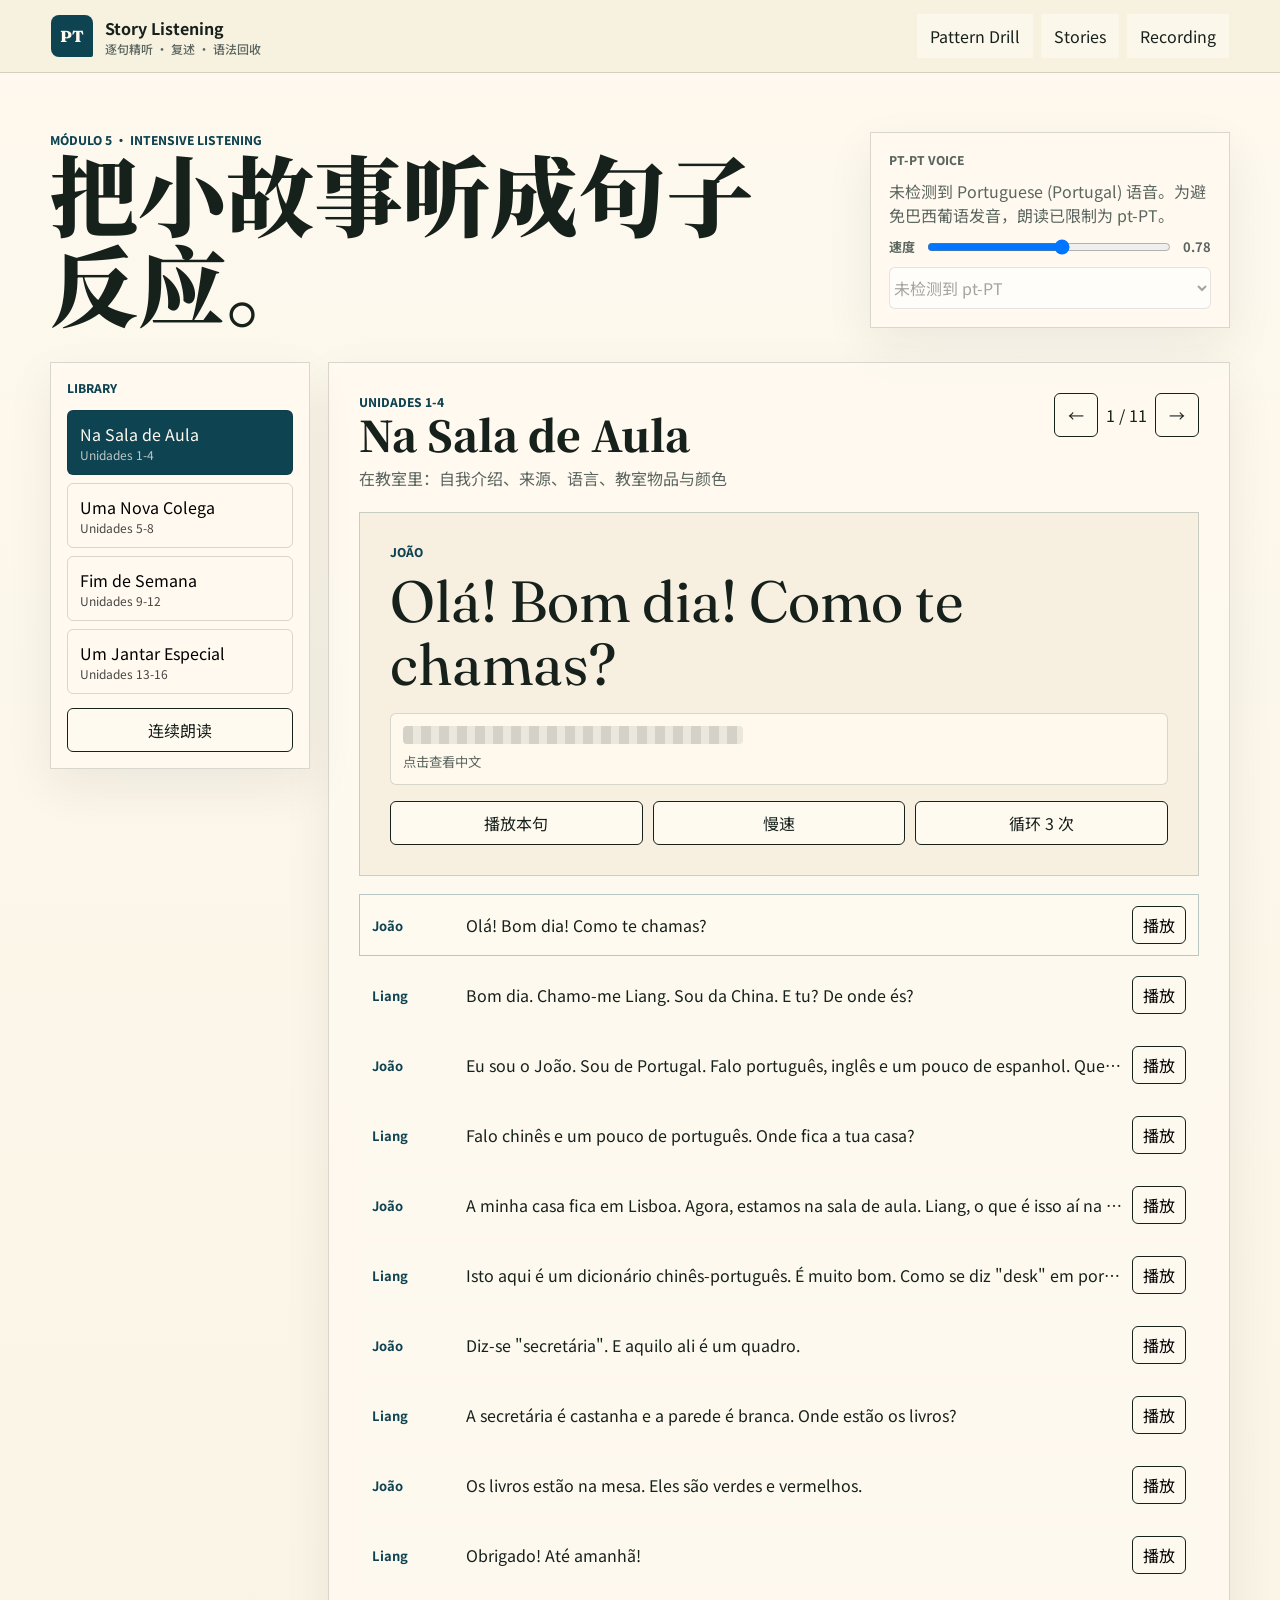
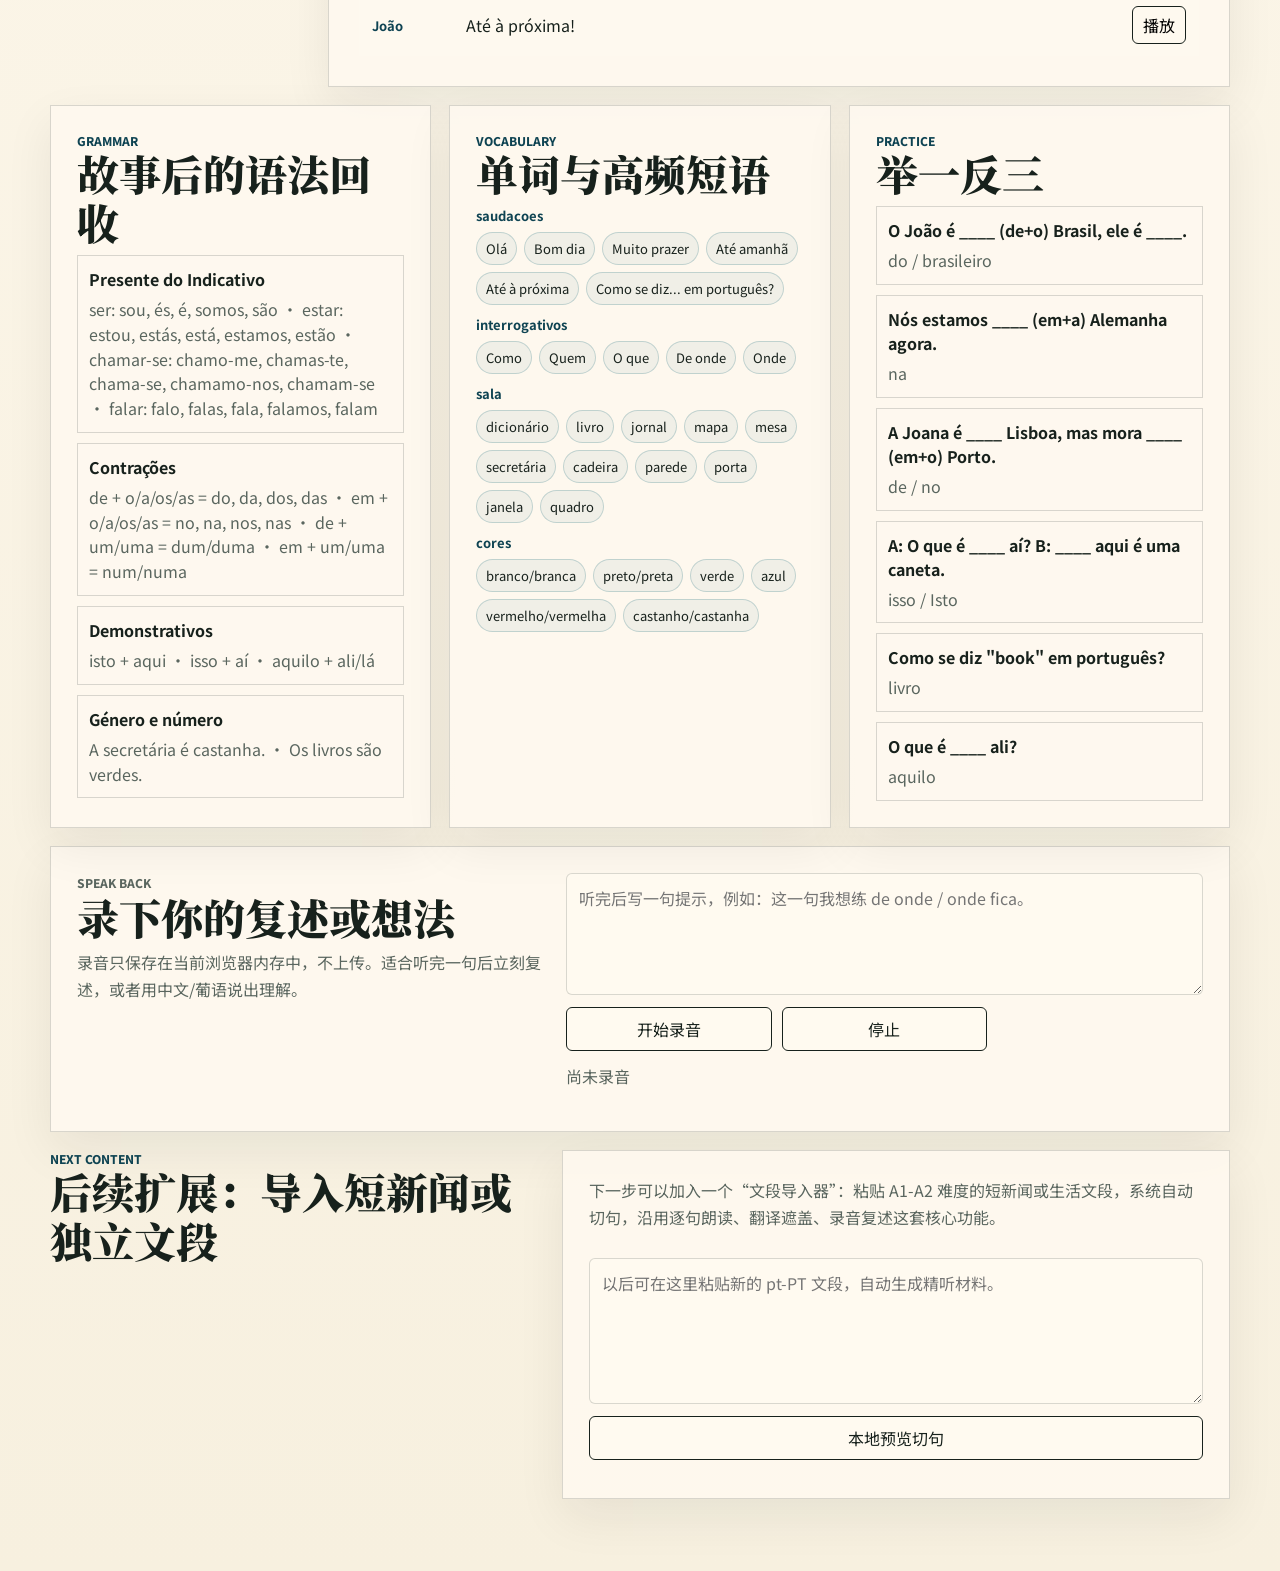
==== stories.html @ 606fae5e "feat: add story listening workspace" ====
<!doctype html>
<html lang="zh-CN">
  <head>
    <meta charset="utf-8">
    <meta name="viewport" content="width=device-width, initial-scale=1">
    <title>Story Listening · Português PT A2 Studio</title>
    <link rel="preconnect" href="https://fonts.googleapis.com">
    <link rel="preconnect" href="https://fonts.gstatic.com" crossorigin>
    <link rel="stylesheet" href="styles.css">
    <link rel="stylesheet" href="story-listening.css">
    <link rel="stylesheet" href="story-listening-mobile.css">
  </head>
  <body class="story-page">
    <header class="story-topbar">
      <a class="brand" href="index.html" aria-label="返回主页">
        <span class="brand-mark">PT</span>
        <span>
          <strong>Story Listening</strong>
          <small>逐句精听 · 复述 · 语法回收</small>
        </span>
      </a>
      <nav aria-label="故事精听导航">
        <a href="index.html#generator">Pattern Drill</a>
        <a href="#storyLibrary">Stories</a>
        <a href="#reflectionRecorder">Recording</a>
      </nav>
    </header>

    <main class="story-shell">
      <section class="story-hero">
        <div>
          <p class="eyebrow">Módulo 5 · Intensive Listening</p>
          <h1>把小故事听成句子反应。</h1>
        </div>
        <div class="story-voice-card">
          <p class="label">pt-PT voice</p>
          <p id="storyVoiceStatus">正在检测欧洲葡萄牙语语音...</p>
          <label>
            速度
            <input id="storyRate" type="range" min="0.55" max="1" step="0.05" value="0.78">
            <output id="storyRateValue">0.78</output>
          </label>
          <select id="storyVoiceSelect" aria-label="选择欧洲葡萄牙语语音"></select>
        </div>
      </section>

      <section id="storyLibrary" class="story-workspace">
        <aside class="story-rail" aria-label="故事列表">
          <p class="label">Library</p>
          <div id="storyTabs" class="story-tabs"></div>
          <button id="playFullStory" type="button" class="quiet-button">连续朗读</button>
        </aside>

        <section class="story-reader" aria-live="polite">
          <div class="story-reader-head">
            <div>
              <p id="storyScope" class="eyebrow">Unidades</p>
              <h2 id="storyTitle">Story</h2>
              <p id="storyTheme"></p>
            </div>
            <div class="story-stepper">
              <button id="prevLine" type="button" aria-label="上一句">←</button>
              <span id="lineCounter">1 / 1</span>
              <button id="nextLine" type="button" aria-label="下一句">→</button>
            </div>
          </div>

          <article id="activeLineCard" class="active-line-card">
            <p id="activeSpeaker" class="label">Speaker</p>
            <p id="activePt" class="active-pt"></p>
            <button id="activeTranslation" class="translation-reveal" type="button">
              <span class="mask-bar"></span>
              <span class="translation-text"></span>
              <small>点击查看中文</small>
            </button>
            <div class="listen-actions">
              <button id="playLine" type="button">播放本句</button>
              <button id="playLineSlow" type="button">慢速</button>
              <button id="repeatLine" type="button">循环 3 次</button>
            </div>
          </article>

          <div id="lineList" class="line-list"></div>
        </section>
      </section>

      <section class="study-grid">
        <article>
          <p class="label">Grammar</p>
          <h2>故事后的语法回收</h2>
          <div id="grammarSummary" class="summary-list"></div>
        </article>
        <article>
          <p class="label">Vocabulary</p>
          <h2>单词与高频短语</h2>
          <div id="vocabularySummary" class="vocab-cloud"></div>
        </article>
        <article>
          <p class="label">Practice</p>
          <h2>举一反三</h2>
          <div id="practiceSummary" class="practice-list"></div>
        </article>
      </section>

      <section id="reflectionRecorder" class="recorder-panel">
        <div>
          <p class="eyebrow">Speak Back</p>
          <h2>录下你的复述或想法</h2>
          <p>录音只保存在当前浏览器内存中，不上传。适合听完一句后立刻复述，或者用中文/葡语说出理解。</p>
        </div>
        <div class="recorder-box">
          <textarea id="reflectionNote" rows="4" placeholder="听完后写一句提示，例如：这一句我想练 de onde / onde fica。"></textarea>
          <div class="recorder-actions">
            <button id="startRecording" type="button">开始录音</button>
            <button id="stopRecording" type="button" disabled>停止</button>
          </div>
          <p id="recordingStatus">尚未录音</p>
          <audio id="recordingPlayback" controls hidden></audio>
        </div>
      </section>

      <section class="content-pipeline">
        <div>
          <p class="eyebrow">Next Content</p>
          <h2>后续扩展：导入短新闻或独立文段</h2>
        </div>
        <div class="pipeline-card">
          <p>下一步可以加入一个“文段导入器”：粘贴 A1-A2 难度的短新闻或生活文段，系统自动切句，沿用逐句朗读、翻译遮盖、录音复述这套核心功能。</p>
          <textarea id="customTextInput" rows="5" placeholder="以后可在这里粘贴新的 pt-PT 文段，自动生成精听材料。"></textarea>
          <button id="previewCustomText" type="button">本地预览切句</button>
          <div id="customPreview" class="custom-preview"></div>
        </div>
      </section>
    </main>

    <script src="story-listening.js"></script>
  </body>
</html>
---- styles.css ----
@import url("https://fonts.googleapis.com/css2?family=Fraunces:opsz,wght,SOFT,WONK@9..144,500..900,40,0..1&family=Noto+Sans+SC:wght@400;500;700;800;900&family=Noto+Serif+SC:wght@600;700;900&display=swap");

:root {
  --font-ui: "Noto Sans SC", "Source Han Sans SC", "Microsoft YaHei UI", sans-serif;
  --font-display: "Noto Serif SC", "Source Han Serif SC", "SimSun", serif;
  --font-portuguese: "Fraunces", "Noto Serif", Georgia, serif;
  --ink: #17211c;
  --muted: #5a665f;
  --paper: #f7f0df;
  --tile: #e8ddc3;
  --azulejo: #176b7a;
  --azulejo-dark: #0e4352;
  --coral: #d85d3f;
  --lime: #b4c949;
  --white: #fffaf0;
  --line: rgba(23, 33, 28, 0.16);
  --shadow: 0 22px 60px rgba(14, 67, 82, 0.16);
}

* {
  box-sizing: border-box;
}

html {
  scroll-behavior: smooth;
}

body {
  margin: 0;
  color: var(--ink);
  background:
    radial-gradient(circle at 12% 6%, rgba(216, 93, 63, 0.18), transparent 27rem),
    linear-gradient(135deg, rgba(23, 107, 122, 0.08) 25%, transparent 25%) 0 0 / 42px 42px,
    var(--paper);
  font-family: var(--font-ui);
  font-optical-sizing: auto;
  text-rendering: optimizeLegibility;
  -webkit-font-smoothing: antialiased;
}

button,
a,
select,
input {
  font: inherit;
}

button,
.secondary,
.language-toggle {
  min-height: 44px;
  border: 1px solid var(--ink);
  border-radius: 6px;
  cursor: pointer;
  transition: transform 160ms ease, box-shadow 160ms ease, background 160ms ease;
}

button:hover,
.secondary:hover,
.language-toggle:hover {
  transform: translateY(-2px);
  box-shadow: 0 10px 18px rgba(23, 33, 28, 0.12);
}

.topbar {
  position: sticky;
  top: 0;
  z-index: 10;
  display: flex;
  align-items: center;
  justify-content: space-between;
  gap: 24px;
  padding: 14px clamp(18px, 4vw, 54px);
  border-bottom: 1px solid var(--line);
  background: rgba(247, 240, 223, 0.88);
  backdrop-filter: blur(18px);
}

.brand {
  display: flex;
  align-items: center;
  gap: 12px;
  color: var(--ink);
  text-decoration: none;
}

.brand-mark {
  display: grid;
  width: 42px;
  height: 42px;
  place-items: center;
  color: var(--white);
  background: var(--azulejo-dark);
  border-radius: 8px 8px 2px 8px;
  font-weight: 800;
  font-family: var(--font-portuguese);
}

.brand small {
  display: block;
  color: var(--muted);
  font-size: 12px;
  font-weight: 500;
}

nav {
  display: flex;
  gap: 8px;
  flex-wrap: wrap;
  justify-content: flex-end;
}

nav a,
.secondary,
.language-toggle {
  color: var(--ink);
  text-decoration: none;
  padding: 10px 13px;
  background: rgba(255, 250, 240, 0.62);
}

.language-toggle {
  min-height: 40px;
  border-color: var(--line);
  font-size: 12px;
  font-weight: 900;
}

.hero {
  min-height: calc(100vh - 72px);
  display: grid;
  grid-template-columns: minmax(0, 1.02fr) minmax(320px, 0.98fr);
  align-items: center;
  gap: clamp(32px, 6vw, 84px);
  padding: clamp(32px, 6vw, 72px) clamp(18px, 5vw, 72px);
}

.hero-copy {
  max-width: 760px;
}

.eyebrow,
.label,
.pill {
  margin: 0;
  color: var(--azulejo-dark);
  font-size: 12px;
  font-weight: 800;
  letter-spacing: 0;
  text-transform: uppercase;
}

h1,
h2,
h3,
p {
  margin-top: 0;
}

h1 {
  margin-bottom: 20px;
  font-family: var(--font-display);
  font-size: clamp(42px, 6.4vw, 84px);
  line-height: 1.02;
  letter-spacing: 0;
  font-weight: 900;
}

h2 {
  margin-bottom: 14px;
  font-family: var(--font-display);
  font-size: clamp(26px, 3.8vw, 44px);
  line-height: 1.16;
  letter-spacing: 0;
  font-weight: 900;
}

h3 {
  margin-bottom: 10px;
  font-size: 20px;
  font-weight: 800;
}

.lead {
  max-width: 660px;
  color: var(--muted);
  font-size: clamp(18px, 2vw, 23px);
  line-height: 1.68;
}

.hero-actions,
.sentence-actions {
  display: flex;
  gap: 12px;
  flex-wrap: wrap;
}

.primary {
  color: var(--white);
  background: var(--coral);
  padding: 11px 16px;
  font-weight: 800;
}

.sound-map {
  position: relative;
  min-height: 520px;
  padding: 26px;
  border: 1px solid var(--line);
  background:
    linear-gradient(90deg, rgba(255, 250, 240, 0.88), rgba(255, 250, 240, 0.52)),
    repeating-linear-gradient(45deg, rgba(23, 107, 122, 0.12) 0 10px, transparent 10px 20px);
  box-shadow: var(--shadow);
  overflow: hidden;
}

.wave-line {
  position: absolute;
  inset: 68px 50% 68px auto;
  width: 4px;
  border-radius: 999px;
  background: linear-gradient(var(--azulejo), var(--coral), var(--lime));
}

.map-node {
  position: relative;
  width: min(78%, 360px);
  margin: 0 0 26px auto;
  padding: 18px 18px 18px 72px;
  border: 1px solid var(--ink);
  background: var(--white);
  box-shadow: 8px 8px 0 rgba(23, 33, 28, 0.12);
}

.map-node:nth-child(3),
.map-node:nth-child(5) {
  margin-right: 13%;
}

.map-node span {
  position: absolute;
  left: 18px;
  top: 16px;
  display: grid;
  width: 36px;
  height: 36px;
  place-items: center;
  color: var(--white);
  background: var(--azulejo-dark);
  border-radius: 999px;
  font-weight: 800;
}

.map-node small {
  display: block;
  color: var(--muted);
}

.map-node strong {
  display: block;
  font-family: var(--font-portuguese);
  font-size: 18px;
  letter-spacing: 0.01em;
  font-variation-settings: "SOFT" 40, "WONK" 1;
}

.control-strip,
.section-grid,
.generator,
.reference-note {
  margin: 0 clamp(18px, 5vw, 72px) clamp(34px, 5vw, 70px);
}

.control-strip {
  display: grid;
  grid-template-columns: 1.1fr 1fr 1fr;
  gap: 16px;
  align-items: end;
  padding: 18px;
  border: 1px solid var(--line);
  background: var(--white);
  box-shadow: var(--shadow);
}

.control-strip p {
  margin-bottom: 0;
}

.control-strip label {
  display: grid;
  gap: 8px;
  color: var(--muted);
  font-weight: 700;
}

select {
  min-height: 42px;
  border: 1px solid var(--line);
  border-radius: 6px;
  background: white;
}

.section-grid {
  display: grid;
  grid-template-columns: minmax(260px, 0.42fr) minmax(0, 1fr);
  gap: clamp(24px, 5vw, 70px);
  padding-top: 34px;
}

.section-heading {
  max-width: 560px;
}

.section-heading p:not(.eyebrow) {
  color: var(--muted);
  line-height: 1.7;
}

.alphabet-grid {
  display: grid;
  grid-template-columns: repeat(auto-fit, minmax(210px, 1fr));
  gap: 14px;
}

.letter-card,
.rule-card,
.lesson-lanes article,
.sentence-card,
.reference-note {
  border: 1px solid var(--line);
  background: rgba(255, 250, 240, 0.9);
  box-shadow: 0 12px 28px rgba(23, 33, 28, 0.08);
}

.letter-card {
  display: grid;
  min-height: 274px;
  padding: 16px;
  align-content: start;
  gap: 8px;
}

.letter-card strong {
  display: block;
  font-family: var(--font-portuguese);
  font-size: 42px;
  line-height: 1;
  font-variation-settings: "SOFT" 40, "WONK" 1;
}

.letter-card p {
  color: var(--muted);
  font-size: 13px;
  line-height: 1.35;
  margin-bottom: 0;
}

.letter-card .ipa-note {
  color: var(--azulejo-dark);
  font-size: 12px;
  font-weight: 700;
}

.letter-card button,
.rule-card button,
.lesson-lanes button,
.sentence-actions button {
  width: 100%;
  color: var(--ink);
  background: white;
}

.rule-board,
.lesson-lanes {
  display: grid;
  grid-template-columns: repeat(2, minmax(0, 1fr));
  gap: 16px;
}

.rule-card,
.lesson-lanes article,
.sentence-card,
.reference-note {
  padding: 20px;
}

.rule-card span {
  color: var(--coral);
  font-weight: 900;
}

.rule-card-primary {
  border-color: rgba(216, 93, 63, 0.42);
  background: linear-gradient(135deg, rgba(216, 93, 63, 0.08), rgba(255, 250, 240, 0.94));
}

.stress-pattern {
  display: inline-block;
  padding: 7px 10px;
  border: 1px solid rgba(23, 107, 122, 0.22);
  background: rgba(23, 107, 122, 0.07);
  color: var(--azulejo-dark) !important;
  font-family: var(--font-portuguese);
  font-size: 15px !important;
  font-weight: 800;
  letter-spacing: 0.02em;
}

.training-card span {
  display: inline-block;
  margin-bottom: 10px;
  color: var(--coral);
  font-size: 12px;
  font-weight: 900;
  text-transform: uppercase;
}

.rule-card p,
.lesson-lanes p,
.sentence-card p {
  color: var(--muted);
  line-height: 1.58;
}
---- story-listening.css ----
.story-page {
  background:
    linear-gradient(180deg, rgba(255, 250, 240, 0.9), rgba(247, 240, 223, 1)),
    var(--paper);
}

.story-topbar {
  position: sticky;
  top: 0;
  z-index: 20;
  display: flex;
  align-items: center;
  justify-content: space-between;
  gap: 20px;
  padding: 14px clamp(18px, 4vw, 54px);
  border-bottom: 1px solid var(--line);
  background: rgba(247, 240, 223, 0.92);
  backdrop-filter: blur(18px);
}

.story-shell {
  width: min(1180px, calc(100% - 32px));
  margin: 0 auto;
  padding: clamp(24px, 5vw, 58px) 0 72px;
}

.story-hero {
  display: grid;
  grid-template-columns: minmax(0, 1fr) minmax(260px, 360px);
  gap: 24px;
  align-items: end;
  margin-bottom: 34px;
}

.story-hero h1 {
  max-width: 760px;
  margin-bottom: 0;
  font-size: clamp(42px, 8vw, 88px);
}

.story-voice-card,
.story-rail,
.story-reader,
.study-grid article,
.recorder-panel,
.pipeline-card {
  border: 1px solid var(--line);
  background: rgba(255, 250, 240, 0.86);
  box-shadow: 0 18px 46px rgba(23, 33, 28, 0.07);
}

.story-voice-card {
  display: grid;
  gap: 10px;
  padding: 18px;
}

.story-voice-card p {
  margin-bottom: 0;
  color: var(--muted);
  line-height: 1.5;
}

.story-voice-card label {
  display: grid;
  grid-template-columns: auto 1fr auto;
  gap: 10px;
  align-items: center;
  color: var(--muted);
  font-size: 13px;
  font-weight: 700;
}

.story-workspace {
  display: grid;
  grid-template-columns: 260px minmax(0, 1fr);
  gap: 18px;
  align-items: start;
}

.story-rail {
  position: sticky;
  top: 90px;
  display: grid;
  gap: 14px;
  padding: 16px;
}

.story-tabs {
  display: grid;
  gap: 8px;
}

.story-tab {
  width: 100%;
  min-height: 54px;
  padding: 11px 12px;
  border-color: var(--line);
  background: transparent;
  text-align: left;
}

.story-tab.is-active {
  color: var(--white);
  background: var(--azulejo-dark);
}

.story-tab span {
  display: block;
  color: inherit;
  font-size: 12px;
  opacity: 0.72;
}

.quiet-button {
  background: var(--white);
  color: var(--ink);
}

.story-reader {
  padding: clamp(18px, 3vw, 30px);
}

.story-reader-head {
  display: flex;
  justify-content: space-between;
  gap: 20px;
  align-items: start;
  margin-bottom: 22px;
}

.story-reader-head h2,
.study-grid h2,
.recorder-panel h2,
.content-pipeline h2 {
  margin-bottom: 8px;
  font-size: clamp(26px, 4vw, 42px);
}

.story-reader-head p:not(.eyebrow) {
  margin-bottom: 0;
  color: var(--muted);
}

.story-stepper {
  display: grid;
  grid-template-columns: 44px auto 44px;
  gap: 8px;
  align-items: center;
  white-space: nowrap;
}

.story-stepper button {
  padding: 0;
  color: var(--ink);
  background: var(--white);
}

.active-line-card {
  padding: clamp(18px, 4vw, 30px);
  border: 1px solid rgba(14, 67, 82, 0.2);
  background: rgba(232, 221, 195, 0.35);
}

.active-pt {
  margin: 10px 0 18px;
  font-family: var(--font-portuguese);
  font-size: clamp(30px, 5vw, 58px);
  line-height: 1.08;
  color: var(--ink);
}

.translation-reveal {
  display: grid;
  width: 100%;
  gap: 7px;
  min-height: 72px;
  margin-bottom: 16px;
  padding: 12px;
  border-color: var(--line);
  background: rgba(255, 250, 240, 0.8);
  text-align: left;
  color: var(--muted);
}

.translation-reveal .translation-text {
  display: none;
  opacity: 0;
  filter: blur(7px);
  transition: opacity 240ms ease, filter 240ms ease;
}

.translation-reveal.is-visible .translation-text {
  display: block;
  opacity: 1;
  filter: blur(0);
}

.translation-reveal.is-visible .mask-bar,
.translation-reveal.is-visible small {
  display: none;
}

.mask-bar {
  display: block;
  width: min(340px, 78%);
  height: 18px;
  border-radius: 4px;
  background: repeating-linear-gradient(90deg, rgba(23, 33, 28, 0.18) 0 10px, rgba(23, 33, 28, 0.08) 10px 18px);
}

.listen-actions,
.recorder-actions {
  display: grid;
  grid-template-columns: repeat(3, minmax(0, 1fr));
  gap: 10px;
}

.listen-actions button,
.recorder-actions button,
.pipeline-card button {
  background: var(--white);
  color: var(--ink);
}

.line-list {
  display: grid;
  gap: 8px;
  margin-top: 18px;
}

.line-row {
  display: grid;
  grid-template-columns: 84px minmax(0, 1fr) auto;
  gap: 10px;
  align-items: center;
  padding: 11px 12px;
  border: 1px solid transparent;
  background: rgba(255, 250, 240, 0.6);
  cursor: pointer;
}

.line-row.is-active {
  border-color: rgba(14, 67, 82, 0.28);
  background: var(--white);
}

.line-row strong {
  color: var(--azulejo-dark);
  font-size: 13px;
}

.line-row p {
  margin-bottom: 0;
  overflow: hidden;
  color: var(--ink);
  text-overflow: ellipsis;
  white-space: nowrap;
}

.line-row button {
  min-height: 36px;
  padding: 6px 10px;
  background: transparent;
}

.study-grid {
  display: grid;
  grid-template-columns: repeat(3, minmax(0, 1fr));
  gap: 18px;
  margin-top: 18px;
}

.study-grid article,
.recorder-panel,
.pipeline-card {
  padding: clamp(18px, 3vw, 26px);
}

.summary-list,
.practice-list,
.vocab-cloud {
  display: grid;
  gap: 10px;
}

.summary-item,
.practice-item {
  padding: 11px;
  border: 1px solid var(--line);
  background: rgba(255, 250, 240, 0.68);
}

.summary-item strong,
.practice-item strong {
  display: block;
  margin-bottom: 6px;
}

.summary-item p,
.practice-item p {
  margin-bottom: 0;
  color: var(--muted);
  line-height: 1.55;
}

.vocab-group {
  display: flex;
  flex-wrap: wrap;
  gap: 7px;
}

.vocab-group b {
  width: 100%;
  color: var(--azulejo-dark);
  font-size: 13px;
}

.vocab-group span {
  padding: 6px 9px;
  border: 1px solid rgba(23, 107, 122, 0.22);
  border-radius: 999px;
  background: rgba(23, 107, 122, 0.06);
  font-size: 13px;
}

.recorder-panel,
.content-pipeline {
  display: grid;
  grid-template-columns: minmax(0, 0.85fr) minmax(0, 1.15fr);
  gap: 18px;
  margin-top: 18px;
  align-items: start;
}

.recorder-panel p,
.pipeline-card p {
  color: var(--muted);
  line-height: 1.65;
}

.recorder-box,
.pipeline-card {
  display: grid;
  gap: 12px;
}

textarea {
  width: 100%;
  resize: vertical;
  border: 1px solid var(--line);
  border-radius: 6px;
  padding: 12px;
  background: var(--white);
  color: var(--ink);
  font: inherit;
}

.custom-preview {
  display: grid;
  gap: 8px;
}

.custom-preview p {
  margin: 0;
  padding: 10px;
  border: 1px solid var(--line);
  background: rgba(255, 250, 240, 0.7);
}
---- story-listening-mobile.css ----
@media (max-width: 860px) {
  .story-topbar,
  .story-reader-head,
  .recorder-panel,
  .content-pipeline {
    display: grid;
  }

  .story-hero,
  .story-workspace,
  .study-grid {
    grid-template-columns: 1fr;
  }

  .story-rail {
    position: static;
  }

  .story-tabs {
    grid-auto-flow: column;
    grid-auto-columns: minmax(190px, 1fr);
    overflow-x: auto;
    padding-bottom: 4px;
  }

  .line-row {
    grid-template-columns: 1fr auto;
  }

  .line-row strong {
    grid-column: 1 / -1;
  }

  .listen-actions,
  .recorder-actions {
    grid-template-columns: 1fr;
  }
}

@media (max-width: 560px) {
  .story-shell {
    width: min(100% - 20px, 1180px);
    padding-top: 18px;
  }

  .story-topbar nav {
    width: 100%;
    justify-content: flex-start;
  }

  .active-line-card,
  .story-reader,
  .study-grid article,
  .recorder-panel,
  .pipeline-card {
    padding: 15px;
  }

  .active-pt {
    font-size: 32px;
  }
}
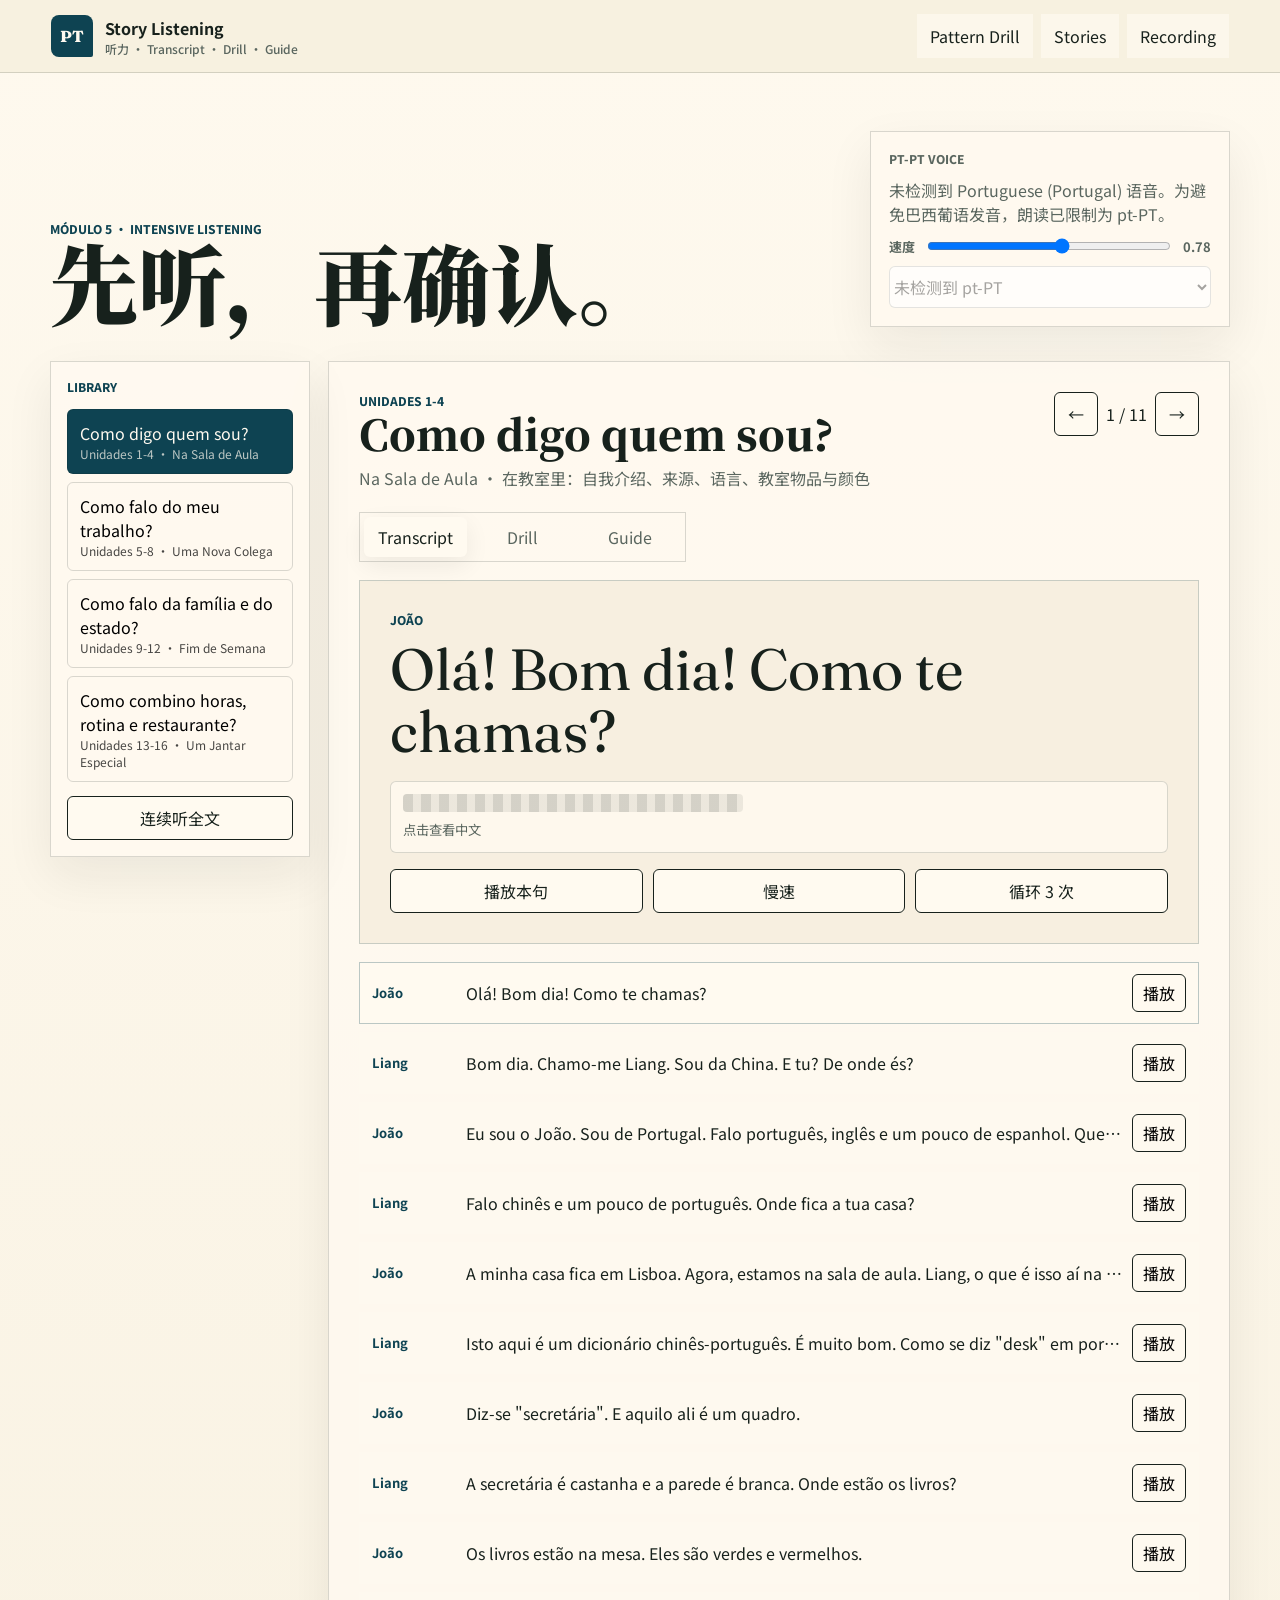
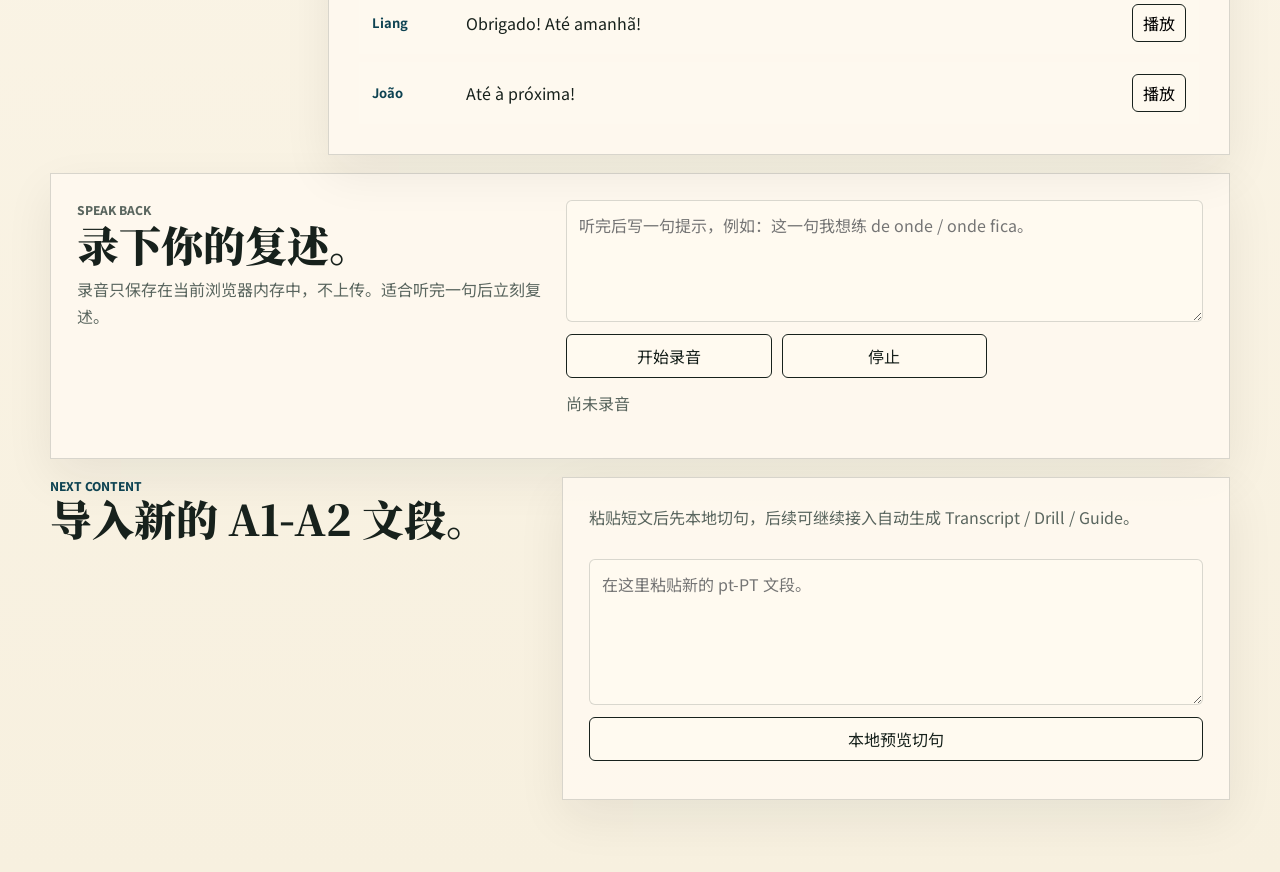
==== commit e4bce820: "feat: add story listening drills" ====
--- a/stories.html
+++ b/stories.html
@@ -8,6 +8,7 @@
     <link rel="preconnect" href="https://fonts.gstatic.com" crossorigin>
     <link rel="stylesheet" href="styles.css">
     <link rel="stylesheet" href="story-listening.css">
+    <link rel="stylesheet" href="story-drill.css">
     <link rel="stylesheet" href="story-listening-mobile.css">
   </head>
   <body class="story-page">
@@ -16,10 +17,10 @@
         <span class="brand-mark">PT</span>
         <span>
           <strong>Story Listening</strong>
-          <small>逐句精听 · 复述 · 语法回收</small>
+          <small>听力 · Transcript · Drill · Guide</small>
         </span>
       </a>
-      <nav aria-label="故事精听导航">
+      <nav aria-label="故事听力导航">
         <a href="index.html#generator">Pattern Drill</a>
         <a href="#storyLibrary">Stories</a>
         <a href="#reflectionRecorder">Recording</a>
@@ -30,7 +31,7 @@
       <section class="story-hero">
         <div>
           <p class="eyebrow">Módulo 5 · Intensive Listening</p>
-          <h1>把小故事听成句子反应。</h1>
+          <h1>先听，再确认。</h1>
         </div>
         <div class="story-voice-card">
           <p class="label">pt-PT voice</p>
@@ -48,7 +49,7 @@
         <aside class="story-rail" aria-label="故事列表">
           <p class="label">Library</p>
           <div id="storyTabs" class="story-tabs"></div>
-          <button id="playFullStory" type="button" class="quiet-button">连续朗读</button>
+          <button id="playFullStory" type="button" class="quiet-button">连续听全文</button>
         </aside>
 
         <section class="story-reader" aria-live="polite">
@@ -65,48 +66,72 @@
             </div>
           </div>
 
-          <article id="activeLineCard" class="active-line-card">
-            <p id="activeSpeaker" class="label">Speaker</p>
-            <p id="activePt" class="active-pt"></p>
-            <button id="activeTranslation" class="translation-reveal" type="button">
-              <span class="mask-bar"></span>
-              <span class="translation-text"></span>
-              <small>点击查看中文</small>
-            </button>
-            <div class="listen-actions">
-              <button id="playLine" type="button">播放本句</button>
-              <button id="playLineSlow" type="button">慢速</button>
-              <button id="repeatLine" type="button">循环 3 次</button>
-            </div>
-          </article>
+          <div id="storyModeTabs" class="story-mode-tabs" role="tablist" aria-label="故事学习模式">
+            <button type="button" class="is-active" data-mode="transcript">Transcript</button>
+            <button type="button" data-mode="drill">Drill</button>
+            <button type="button" data-mode="guide">Guide</button>
+          </div>
 
-          <div id="lineList" class="line-list"></div>
+          <div id="transcriptPanel" class="story-mode-panel is-active">
+            <article id="activeLineCard" class="active-line-card">
+              <p id="activeSpeaker" class="label">Speaker</p>
+              <p id="activePt" class="active-pt"></p>
+              <button id="activeTranslation" class="translation-reveal" type="button">
+                <span class="mask-bar"></span>
+                <span class="translation-text"></span>
+                <small>点击查看中文</small>
+              </button>
+              <div class="listen-actions">
+                <button id="playLine" type="button">播放本句</button>
+                <button id="playLineSlow" type="button">慢速</button>
+                <button id="repeatLine" type="button">循环 3 次</button>
+              </div>
+            </article>
+            <div id="lineList" class="line-list"></div>
+          </div>
+
+          <div id="drillPanel" class="story-mode-panel">
+            <section class="drill-section">
+              <p class="label">Core Expressions</p>
+              <div id="coreExpressions" class="expression-list"></div>
+            </section>
+            <section class="drill-section">
+              <p class="label">Substitution</p>
+              <div id="templateList" class="template-list"></div>
+            </section>
+            <section class="drill-section">
+              <p class="label">Listening Check</p>
+              <div id="listeningQuestions" class="question-list"></div>
+            </section>
+          </div>
+
+          <div id="guidePanel" class="story-mode-panel">
+            <section class="guide-grid">
+              <article>
+                <p class="label">Grammar</p>
+                <h3>语法回收</h3>
+                <div id="grammarSummary" class="summary-list"></div>
+              </article>
+              <article>
+                <p class="label">Vocabulary</p>
+                <h3>高频词块</h3>
+                <div id="vocabularySummary" class="vocab-cloud"></div>
+              </article>
+              <article>
+                <p class="label">Practice</p>
+                <h3>举一反三</h3>
+                <div id="practiceSummary" class="practice-list"></div>
+              </article>
+            </section>
+          </div>
         </section>
-      </section>
-
-      <section class="study-grid">
-        <article>
-          <p class="label">Grammar</p>
-          <h2>故事后的语法回收</h2>
-          <div id="grammarSummary" class="summary-list"></div>
-        </article>
-        <article>
-          <p class="label">Vocabulary</p>
-          <h2>单词与高频短语</h2>
-          <div id="vocabularySummary" class="vocab-cloud"></div>
-        </article>
-        <article>
-          <p class="label">Practice</p>
-          <h2>举一反三</h2>
-          <div id="practiceSummary" class="practice-list"></div>
-        </article>
       </section>
 
       <section id="reflectionRecorder" class="recorder-panel">
         <div>
           <p class="eyebrow">Speak Back</p>
-          <h2>录下你的复述或想法</h2>
-          <p>录音只保存在当前浏览器内存中，不上传。适合听完一句后立刻复述，或者用中文/葡语说出理解。</p>
+          <h2>录下你的复述。</h2>
+          <p>录音只保存在当前浏览器内存中，不上传。适合听完一句后立刻复述。</p>
         </div>
         <div class="recorder-box">
           <textarea id="reflectionNote" rows="4" placeholder="听完后写一句提示，例如：这一句我想练 de onde / onde fica。"></textarea>
@@ -122,11 +147,11 @@
       <section class="content-pipeline">
         <div>
           <p class="eyebrow">Next Content</p>
-          <h2>后续扩展：导入短新闻或独立文段</h2>
+          <h2>导入新的 A1-A2 文段。</h2>
         </div>
         <div class="pipeline-card">
-          <p>下一步可以加入一个“文段导入器”：粘贴 A1-A2 难度的短新闻或生活文段，系统自动切句，沿用逐句朗读、翻译遮盖、录音复述这套核心功能。</p>
-          <textarea id="customTextInput" rows="5" placeholder="以后可在这里粘贴新的 pt-PT 文段，自动生成精听材料。"></textarea>
+          <p>粘贴短文后先本地切句，后续可继续接入自动生成 Transcript / Drill / Guide。</p>
+          <textarea id="customTextInput" rows="5" placeholder="在这里粘贴新的 pt-PT 文段。"></textarea>
           <button id="previewCustomText" type="button">本地预览切句</button>
           <div id="customPreview" class="custom-preview"></div>
         </div>
--- a/story-listening.css
+++ b/story-listening.css
@@ -264,6 +264,7 @@
   background: transparent;
 }
 
+
 .study-grid {
   display: grid;
   grid-template-columns: repeat(3, minmax(0, 1fr));
--- a/story-drill.css
+++ b/story-drill.css
@@ -0,0 +1,147 @@
+.story-mode-tabs {
+  display: inline-grid;
+  grid-template-columns: repeat(3, minmax(0, 1fr));
+  gap: 4px;
+  margin-bottom: 18px;
+  padding: 4px;
+  border: 1px solid var(--line);
+  background: rgba(255, 250, 240, 0.58);
+}
+
+.story-mode-tabs button {
+  min-height: 38px;
+  padding: 8px 14px;
+  border: 0;
+  background: transparent;
+  color: var(--muted);
+}
+
+.story-mode-tabs button.is-active {
+  background: var(--white);
+  color: var(--ink);
+  box-shadow: 0 8px 24px rgba(23, 33, 28, 0.07);
+}
+
+.story-mode-panel {
+  display: none;
+}
+
+.story-mode-panel.is-active {
+  display: block;
+}
+
+.drill-section + .drill-section {
+  margin-top: 24px;
+}
+
+.expression-list,
+.template-list,
+.question-list {
+  display: grid;
+  gap: 10px;
+}
+
+.expression-item {
+  display: grid;
+  grid-template-columns: 42px minmax(0, 1fr);
+  gap: 10px;
+  align-items: start;
+}
+
+.expression-item > span {
+  padding-top: 14px;
+  color: var(--muted);
+  font-size: 12px;
+  font-weight: 700;
+}
+
+.mini-reveal {
+  display: grid;
+  width: 100%;
+  min-height: 58px;
+  gap: 8px;
+  padding: 12px 14px;
+  border: 1px solid var(--line);
+  background: rgba(255, 250, 240, 0.72);
+  text-align: left;
+}
+
+.mini-reveal:hover,
+.template-variants button:hover,
+.question-item > button:hover {
+  border-color: rgba(14, 67, 82, 0.24);
+  background: var(--white);
+}
+
+.mini-reveal-pt {
+  color: var(--ink);
+  font-family: var(--font-portuguese);
+  font-size: 18px;
+  line-height: 1.35;
+}
+
+.mini-reveal-zh {
+  display: none;
+  color: var(--muted);
+  opacity: 0;
+  filter: blur(7px);
+  transition: opacity 240ms ease, filter 240ms ease;
+}
+
+.mini-reveal.is-visible .mini-reveal-zh {
+  display: block;
+  opacity: 1;
+  filter: blur(0);
+}
+
+.mini-reveal.is-visible .mask-bar {
+  display: none;
+}
+
+.template-item,
+.question-item,
+.guide-grid article {
+  padding: 14px;
+  border: 1px solid var(--line);
+  background: rgba(255, 250, 240, 0.68);
+}
+
+.template-item strong {
+  display: block;
+  margin-bottom: 10px;
+  color: var(--ink);
+  font-family: var(--font-portuguese);
+}
+
+.template-variants {
+  display: flex;
+  flex-wrap: wrap;
+  gap: 8px;
+}
+
+.template-variants button,
+.question-item > button {
+  min-height: 36px;
+  border-color: var(--line);
+  background: transparent;
+  color: var(--ink);
+}
+
+.question-item {
+  display: grid;
+  gap: 10px;
+}
+
+.question-item > button {
+  justify-self: start;
+}
+
+.guide-grid {
+  display: grid;
+  gap: 14px;
+}
+
+.guide-grid h3 {
+  margin: 0 0 12px;
+  font-size: clamp(21px, 3vw, 30px);
+}
--- a/story-listening-mobile.css
+++ b/story-listening-mobile.css
@@ -7,8 +7,7 @@
   }
 
   .story-hero,
-  .story-workspace,
-  .study-grid {
+  .story-workspace {
     grid-template-columns: 1fr;
   }
 
@@ -32,8 +31,13 @@
   }
 
   .listen-actions,
-  .recorder-actions {
+  .recorder-actions,
+  .story-mode-tabs {
     grid-template-columns: 1fr;
+  }
+
+  .expression-item {
+    grid-template-columns: 34px minmax(0, 1fr);
   }
 }
 
@@ -50,7 +54,6 @@
 
   .active-line-card,
   .story-reader,
-  .study-grid article,
   .recorder-panel,
   .pipeline-card {
     padding: 15px;
